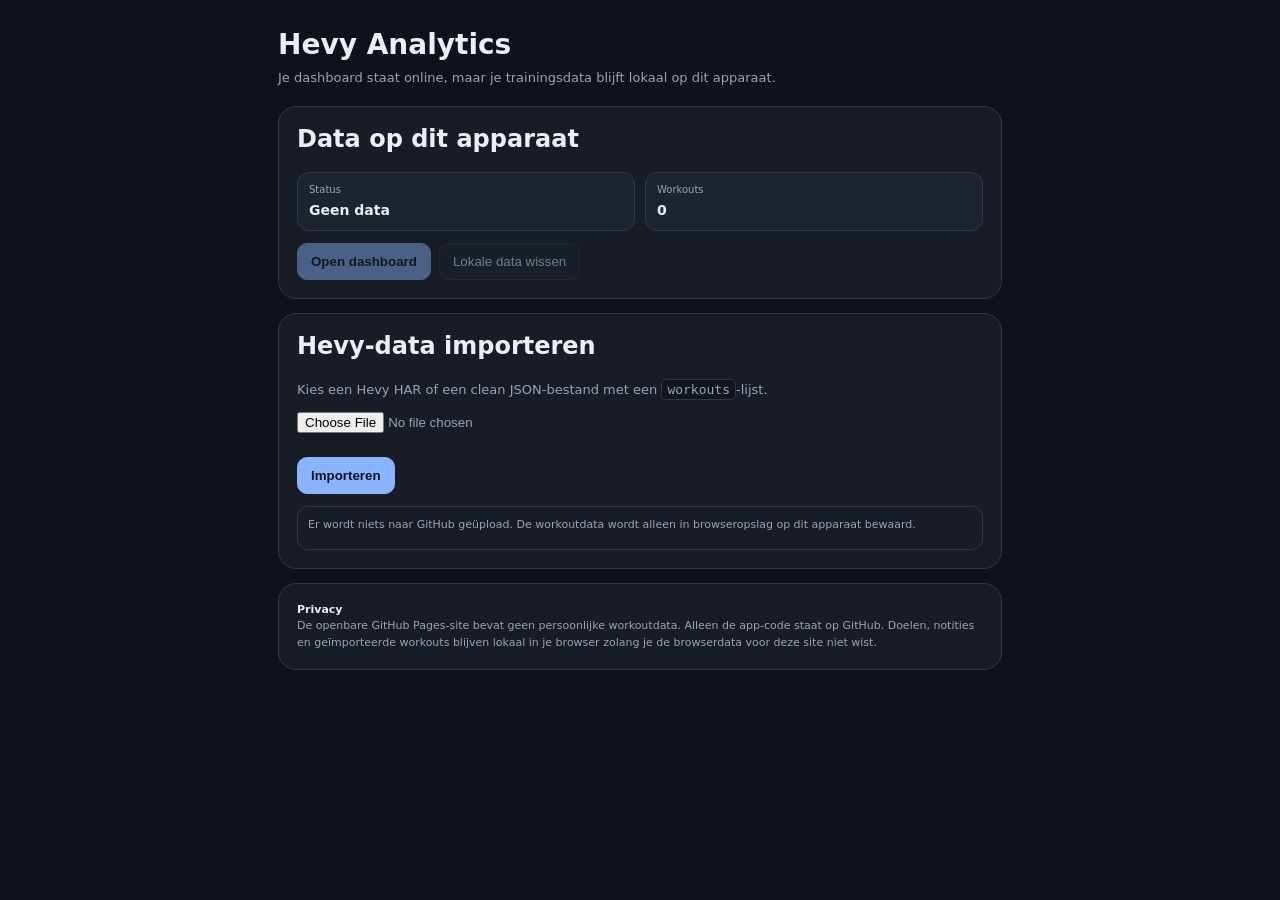
==== index.html @ 04311c4b "Add privacy-safe import page" ====
<!DOCTYPE html>
<html lang="nl">
<head>
  <meta charset="utf-8">
  <meta name="viewport" content="width=device-width,initial-scale=1,viewport-fit=cover">
  <meta name="theme-color" content="#0f1218">
  <meta name="mobile-web-app-capable" content="yes">
  <meta name="apple-mobile-web-app-capable" content="yes">
  <meta name="apple-mobile-web-app-status-bar-style" content="black-translucent">
  <meta name="apple-mobile-web-app-title" content="Hevy Analytics">
  <link rel="manifest" href="./manifest.webmanifest">
  <title>Hevy Analytics</title>
  <style>
    :root{--bg:#0f1218;--panel:#171c25;--panel2:#1d2430;--line:#30394a;--text:#e9eef7;--muted:#98a4b6;--accent:#8ab4ff}
    *{box-sizing:border-box} body{margin:0;background:var(--bg);color:var(--text);font-family:Inter,system-ui,sans-serif}
    .wrap{max-width:760px;margin:0 auto;padding:28px 18px 70px}.hero{margin-bottom:18px}
    h1{margin:0 0 7px;font-size:28px}.sub{color:var(--muted);line-height:1.5;font-size:13px}
    .card{background:var(--panel);border:1px solid var(--line);border-radius:18px;padding:18px;margin-top:14px}
    .grid{display:grid;grid-template-columns:1fr 1fr;gap:10px;margin-top:12px}
    .stat{background:var(--panel2);border:1px solid var(--line);border-radius:12px;padding:11px}
    .stat span{display:block;color:var(--muted);font-size:10px;margin-bottom:5px}.stat strong{font-size:14px}
    input[type=file]{width:100%;margin:12px 0;color:var(--muted)}
    button{border:1px solid var(--line);border-radius:10px;padding:10px 13px;background:var(--panel2);color:var(--text);cursor:pointer}
    button.primary{background:var(--accent);color:#0d1118;border-color:var(--accent);font-weight:750}
    button:disabled{opacity:.45;cursor:not-allowed}.row{display:flex;flex-wrap:wrap;gap:8px;margin-top:12px}
    .status{min-height:44px;margin-top:12px;padding:10px;border:1px solid var(--line);border-radius:11px;color:var(--muted);font-size:11px;line-height:1.45}
    .status.ok{color:#a9dfb7;border-color:rgba(169,223,183,.35)} .status.err{color:#ffb0b0;border-color:rgba(255,176,176,.35)}
    code{background:#11151c;border:1px solid var(--line);padding:2px 5px;border-radius:5px}
    .privacy{font-size:11px;color:var(--muted);line-height:1.5}.privacy strong{color:var(--text)}
    @media(max-width:600px){.grid{grid-template-columns:1fr}h1{font-size:24px}}
  </style>
</head>
<body>
<div class="wrap">
  <div class="hero">
    <h1>Hevy Analytics</h1>
    <div class="sub">Je dashboard staat online, maar je trainingsdata blijft lokaal op dit apparaat.</div>
  </div>

  <div class="card">
    <h2 style="margin-top:0">Data op dit apparaat</h2>
    <div class="grid">
      <div class="stat"><span>Status</span><strong id="dataStatus">Geen data</strong></div>
      <div class="stat"><span>Workouts</span><strong id="workoutCount">0</strong></div>
    </div>
    <div class="row">
      <button id="openDashboard" class="primary" disabled>Open dashboard</button>
      <button id="clearData" disabled>Lokale data wissen</button>
    </div>
  </div>

  <div class="card">
    <h2 style="margin-top:0">Hevy-data importeren</h2>
    <div class="sub">Kies een Hevy HAR of een clean JSON-bestand met een <code>workouts</code>-lijst.</div>
    <input id="file" type="file" accept=".json,.har,application/json">
    <div class="row">
      <button id="importBtn" class="primary">Importeren</button>
    </div>
    <div id="status" class="status">Er wordt niets naar GitHub geüpload. De workoutdata wordt alleen in browseropslag op dit apparaat bewaard.</div>
  </div>

  <div class="card privacy">
    <strong>Privacy</strong><br>
    De openbare GitHub Pages-site bevat geen persoonlijke workoutdata. Alleen de app-code staat op GitHub.
    Doelen, notities en geïmporteerde workouts blijven lokaal in je browser zolang je de browserdata voor deze site niet wist.
  </div>
</div>

<script>
const KEY="hevy_dashboard_workouts_v18";

function decodeBase64Utf8(s){
  const bytes=Uint8Array.from(atob(s),c=>c.charCodeAt(0));
  return new TextDecoder().decode(bytes);
}
function workoutKey(w){
  if(w.id) return `id:${w.id}`;
  if(w.nth_workout!=null) return `nth:${w.nth_workout}`;
  return `time:${w.start_time}|${w.name||""}`;
}
function cleanWorkout(w){
  const start=typeof w.start_time==="number"?w.start_time:Math.floor(new Date(w.start_time).getTime()/1000);
  const end=typeof w.end_time==="number"?w.end_time:(w.end_time?Math.floor(new Date(w.end_time).getTime()/1000):start);
  return {
    id:w.id||null,nth_workout:w.nth_workout??null,name:w.name||"Workout",description:w.description||"",
    start_time:start,end_time:end,created_at:w.created_at||null,estimated_volume_kg:w.estimated_volume_kg??null,
    include_warmup_sets:!!w.include_warmup_sets,
    exercises:(w.exercises||[]).map(ex=>({
      title:ex.title||"Unknown exercise",muscle_group:ex.muscle_group||null,
      other_muscles:Array.isArray(ex.other_muscles)?ex.other_muscles:[],
      equipment_category:ex.equipment_category||null,exercise_type:ex.exercise_type||null,
      rest_seconds:ex.rest_seconds??0,superset_id:ex.superset_id??null,
      sets:(ex.sets||[]).map((s,i)=>({
        index:s.index??i,indicator:s.indicator||"normal",reps:s.reps??null,weight_kg:s.weight_kg??null,
        rpe:s.rpe??null,duration_seconds:s.duration_seconds??null,distance_meters:s.distance_meters??null,
        completed_at:s.completed_at??null,prs:Array.isArray(s.prs)?s.prs:[]
      }))
    }))
  };
}
function normalize(items){
  const cleaned=(items||[]).filter(w=>w&&Array.isArray(w.exercises)&&w.start_time!=null).map(cleanWorkout);
  cleaned.sort((a,b)=>(a.nth_workout??1e9)-(b.nth_workout??1e9)||a.start_time-b.start_time);
  let next=1;
  cleaned.forEach(w=>{if(w.nth_workout==null)w.nth_workout=next;next=Math.max(next,w.nth_workout+1)});
  const dedup=new Map(); cleaned.forEach(w=>dedup.set(workoutKey(w),w));
  return [...dedup.values()].sort((a,b)=>a.nth_workout-b.nth_workout||a.start_time-b.start_time);
}
async function parseFile(file){
  const text=await file.text();
  let obj; try{obj=JSON.parse(text)}catch{throw new Error("Dit bestand is geen geldige JSON/HAR.")}
  if(Array.isArray(obj)) return normalize(obj);
  if(Array.isArray(obj.workouts)) return normalize(obj.workouts);
  if(obj.log&&Array.isArray(obj.log.entries)){
    const found=[];
    for(const entry of obj.log.entries){
      const url=entry?.request?.url||"";
      if(!url.includes("user_workouts_paged")) continue;
      const c=entry?.response?.content||{}; let body=c.text; if(!body)continue;
      try{
        if(c.encoding==="base64") body=decodeBase64Utf8(body);
        const payload=JSON.parse(body);
        if(Array.isArray(payload.workouts)) found.push(...payload.workouts);
      }catch(_){}
    }
    if(!found.length) throw new Error("Geen Hevy workout-responses gevonden in deze HAR.");
    return normalize(found);
  }
  throw new Error("Geen workouts-lijst of bruikbare Hevy HAR gevonden.");
}
function loadStored(){
  try{
    const raw=localStorage.getItem(KEY);
    const data=raw?JSON.parse(raw):[];
    return Array.isArray(data)?data:[];
  }catch{return[]}
}
function render(){
  const data=loadStored();
  document.getElementById("dataStatus").textContent=data.length?"Lokaal opgeslagen":"Geen data";
  document.getElementById("workoutCount").textContent=data.length;
  document.getElementById("openDashboard").disabled=!data.length;
  document.getElementById("clearData").disabled=!data.length;
}
function setStatus(msg,type=""){const el=document.getElementById("status");el.className=`status ${type}`.trim();el.textContent=msg}
document.getElementById("importBtn").addEventListener("click",async()=>{
  const file=document.getElementById("file").files?.[0];
  if(!file){setStatus("Kies eerst een HAR- of JSON-bestand.","err");return}
  setStatus("Bestand wordt gecontroleerd…");
  try{
    const incoming=await parseFile(file);
    const existing=loadStored();
    const map=new Map(); [...existing,...incoming].map(cleanWorkout).forEach(w=>map.set(workoutKey(w),w));
    const merged=[...map.values()].sort((a,b)=>a.nth_workout-b.nth_workout||a.start_time-b.start_time);
    localStorage.setItem(KEY,JSON.stringify(merged));
    setStatus(`${merged.length} workouts lokaal opgeslagen. Je kunt het dashboard nu openen.`,"ok");
    render();
  }catch(err){setStatus(err?.message||String(err),"err")}
});
document.getElementById("openDashboard").addEventListener("click",()=>location.href="./dashboard.html");
document.getElementById("clearData").addEventListener("click",()=>{
  if(confirm("Lokale workoutdata van dit apparaat wissen?")){
    localStorage.removeItem(KEY);render();setStatus("Lokale workoutdata gewist.");
  }
});
render();

if("serviceWorker" in navigator){
  window.addEventListener("load",()=>navigator.serviceWorker.register("./service-worker.js").catch(()=>{}));
}
</script>
</body>
</html>
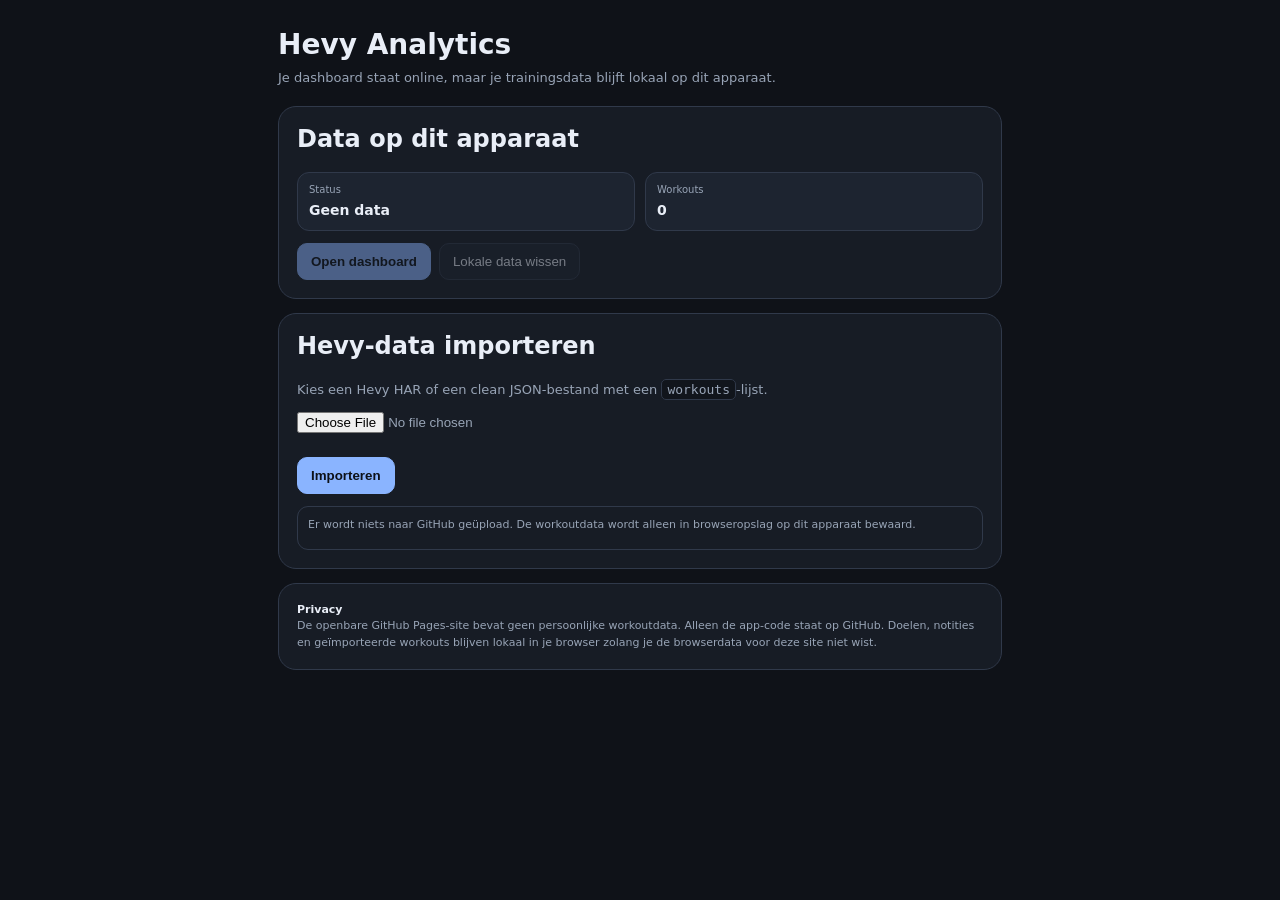
==== commit 83445d0c: "Deploy privacy-safe Hevy Analytics app" ====
--- a/index.html
+++ b/index.html
@@ -9,6 +9,7 @@
   <meta name="apple-mobile-web-app-status-bar-style" content="black-translucent">
   <meta name="apple-mobile-web-app-title" content="Hevy Analytics">
   <link rel="manifest" href="./manifest.webmanifest">
+  <link rel="apple-touch-icon" href="./icon-180.png">
   <title>Hevy Analytics</title>
   <style>
     :root{--bg:#0f1218;--panel:#171c25;--panel2:#1d2430;--line:#30394a;--text:#e9eef7;--muted:#98a4b6;--accent:#8ab4ff}
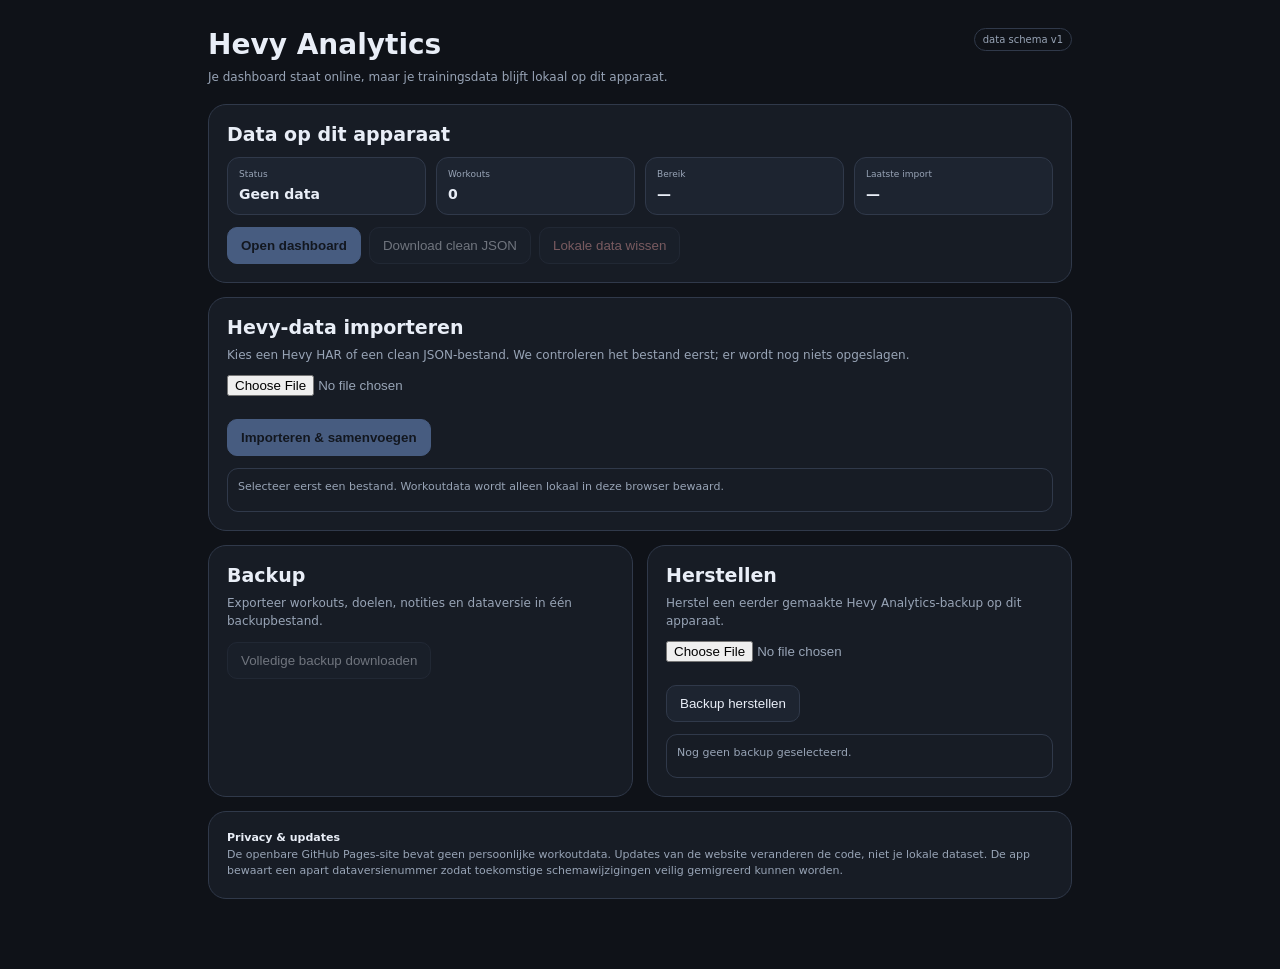
==== commit 93524484: "Improve data import validation, backups and local data versioning" ====
--- a/index.html
+++ b/index.html
@@ -12,163 +12,110 @@
   <link rel="apple-touch-icon" href="./icon-180.png">
   <title>Hevy Analytics</title>
   <style>
-    :root{--bg:#0f1218;--panel:#171c25;--panel2:#1d2430;--line:#30394a;--text:#e9eef7;--muted:#98a4b6;--accent:#8ab4ff}
-    *{box-sizing:border-box} body{margin:0;background:var(--bg);color:var(--text);font-family:Inter,system-ui,sans-serif}
-    .wrap{max-width:760px;margin:0 auto;padding:28px 18px 70px}.hero{margin-bottom:18px}
-    h1{margin:0 0 7px;font-size:28px}.sub{color:var(--muted);line-height:1.5;font-size:13px}
+    :root{--bg:#0f1218;--panel:#171c25;--panel2:#1d2430;--line:#30394a;--text:#e9eef7;--muted:#98a4b6;--accent:#8ab4ff;--ok:#a9dfb7;--warn:#ffd58a;--err:#ffb0b0}
+    *{box-sizing:border-box} body{margin:0;background:var(--bg);color:var(--text);font-family:Inter,system-ui,-apple-system,BlinkMacSystemFont,"Segoe UI",sans-serif}
+    .wrap{max-width:900px;margin:0 auto;padding:28px 18px 70px}.hero{display:flex;justify-content:space-between;gap:14px;align-items:flex-start;margin-bottom:18px}
+    h1{margin:0 0 7px;font-size:28px} h2{margin:0 0 8px;font-size:19px}.sub,.muted{color:var(--muted);line-height:1.5;font-size:12px}
+    .version{color:var(--muted);font-size:10px;border:1px solid var(--line);border-radius:999px;padding:5px 8px;white-space:nowrap}
     .card{background:var(--panel);border:1px solid var(--line);border-radius:18px;padding:18px;margin-top:14px}
-    .grid{display:grid;grid-template-columns:1fr 1fr;gap:10px;margin-top:12px}
-    .stat{background:var(--panel2);border:1px solid var(--line);border-radius:12px;padding:11px}
-    .stat span{display:block;color:var(--muted);font-size:10px;margin-bottom:5px}.stat strong{font-size:14px}
-    input[type=file]{width:100%;margin:12px 0;color:var(--muted)}
-    button{border:1px solid var(--line);border-radius:10px;padding:10px 13px;background:var(--panel2);color:var(--text);cursor:pointer}
-    button.primary{background:var(--accent);color:#0d1118;border-color:var(--accent);font-weight:750}
-    button:disabled{opacity:.45;cursor:not-allowed}.row{display:flex;flex-wrap:wrap;gap:8px;margin-top:12px}
+    .grid{display:grid;grid-template-columns:repeat(4,minmax(0,1fr));gap:10px;margin-top:12px}.stat{background:var(--panel2);border:1px solid var(--line);border-radius:12px;padding:11px;min-width:0}
+    .stat span{display:block;color:var(--muted);font-size:9px;margin-bottom:5px}.stat strong{font-size:14px;word-break:break-word}
+    input[type=file]{width:100%;margin:11px 0;color:var(--muted)}button{border:1px solid var(--line);border-radius:10px;padding:10px 13px;background:var(--panel2);color:var(--text);cursor:pointer}
+    button.primary{background:var(--accent);color:#0d1118;border-color:var(--accent);font-weight:750}button.danger{color:var(--err)}button:disabled{opacity:.42;cursor:not-allowed}.row{display:flex;flex-wrap:wrap;gap:8px;margin-top:12px}
     .status{min-height:44px;margin-top:12px;padding:10px;border:1px solid var(--line);border-radius:11px;color:var(--muted);font-size:11px;line-height:1.45}
-    .status.ok{color:#a9dfb7;border-color:rgba(169,223,183,.35)} .status.err{color:#ffb0b0;border-color:rgba(255,176,176,.35)}
-    code{background:#11151c;border:1px solid var(--line);padding:2px 5px;border-radius:5px}
-    .privacy{font-size:11px;color:var(--muted);line-height:1.5}.privacy strong{color:var(--text)}
-    @media(max-width:600px){.grid{grid-template-columns:1fr}h1{font-size:24px}}
+    .status.ok{color:var(--ok);border-color:rgba(169,223,183,.35);background:rgba(169,223,183,.04)}.status.warn{color:var(--warn);border-color:rgba(255,213,138,.35);background:rgba(255,213,138,.04)}.status.err{color:var(--err);border-color:rgba(255,176,176,.35);background:rgba(255,176,176,.04)}
+    .preview{display:none;margin-top:12px;border:1px solid var(--line);border-radius:13px;overflow:hidden}.preview.show{display:block}.preview-head{padding:10px 12px;background:var(--panel2);display:flex;justify-content:space-between;gap:10px;align-items:center}.preview-body{padding:12px}
+    .preview-grid{display:grid;grid-template-columns:repeat(3,minmax(0,1fr));gap:8px}.preview-cell{background:#141922;border:1px solid var(--line);border-radius:10px;padding:9px}.preview-cell span{display:block;color:var(--muted);font-size:9px;margin-bottom:4px}.preview-cell strong{font-size:12px}
+    .checklist{display:grid;gap:6px;margin-top:10px}.check{font-size:10px;color:var(--muted);padding:7px 9px;border-radius:9px;background:#141922;border:1px solid var(--line)}.check.ok{color:var(--ok)}.check.warn{color:var(--warn)}.check.err{color:var(--err)}
+    .section-split{display:grid;grid-template-columns:1fr 1fr;gap:14px}.privacy{font-size:11px;color:var(--muted);line-height:1.5}.privacy strong{color:var(--text)}code{background:#11151c;border:1px solid var(--line);padding:2px 5px;border-radius:5px}
+    @media(max-width:760px){.grid{grid-template-columns:1fr 1fr}.section-split{grid-template-columns:1fr}.preview-grid{grid-template-columns:1fr 1fr}}@media(max-width:520px){.grid,.preview-grid{grid-template-columns:1fr}.hero{display:block}.version{display:inline-block;margin-top:8px}h1{font-size:24px}}
   </style>
 </head>
 <body>
 <div class="wrap">
-  <div class="hero">
-    <h1>Hevy Analytics</h1>
-    <div class="sub">Je dashboard staat online, maar je trainingsdata blijft lokaal op dit apparaat.</div>
+  <div class="hero"><div><h1>Hevy Analytics</h1><div class="sub">Je dashboard staat online, maar je trainingsdata blijft lokaal op dit apparaat.</div></div><div class="version">data schema v1</div></div>
+
+  <div class="card">
+    <h2>Data op dit apparaat</h2>
+    <div class="grid">
+      <div class="stat"><span>Status</span><strong id="dataStatus">Geen data</strong></div>
+      <div class="stat"><span>Workouts</span><strong id="workoutCount">0</strong></div>
+      <div class="stat"><span>Bereik</span><strong id="workoutRange">—</strong></div>
+      <div class="stat"><span>Laatste import</span><strong id="lastImport">—</strong></div>
+    </div>
+    <div class="row"><button id="openDashboard" class="primary" disabled>Open dashboard</button><button id="downloadClean" disabled>Download clean JSON</button><button id="clearData" class="danger" disabled>Lokale data wissen</button></div>
   </div>
 
   <div class="card">
-    <h2 style="margin-top:0">Data op dit apparaat</h2>
-    <div class="grid">
-      <div class="stat"><span>Status</span><strong id="dataStatus">Geen data</strong></div>
-      <div class="stat"><span>Workouts</span><strong id="workoutCount">0</strong></div>
-    </div>
-    <div class="row">
-      <button id="openDashboard" class="primary" disabled>Open dashboard</button>
-      <button id="clearData" disabled>Lokale data wissen</button>
-    </div>
+    <h2>Hevy-data importeren</h2>
+    <div class="sub">Kies een Hevy HAR of een clean JSON-bestand. We controleren het bestand eerst; er wordt nog niets opgeslagen.</div>
+    <input id="file" type="file" accept=".json,.har,application/json">
+    <div id="preview" class="preview"><div class="preview-head"><strong>Import-preview</strong><span id="previewBadge" class="muted">—</span></div><div class="preview-body">
+      <div class="preview-grid">
+        <div class="preview-cell"><span>Gevonden</span><strong id="pFound">—</strong></div><div class="preview-cell"><span>Nieuw na samenvoegen</span><strong id="pNew">—</strong></div><div class="preview-cell"><span>Na import totaal</span><strong id="pMerged">—</strong></div>
+        <div class="preview-cell"><span>Workoutnummers</span><strong id="pRange">—</strong></div><div class="preview-cell"><span>HAR offsets</span><strong id="pOffsets">—</strong></div><div class="preview-cell"><span>Ontbrekende nummers</span><strong id="pMissing">—</strong></div>
+      </div><div id="checks" class="checklist"></div>
+    </div></div>
+    <div class="row"><button id="importBtn" class="primary" disabled>Importeren & samenvoegen</button></div>
+    <div id="status" class="status">Selecteer eerst een bestand. Workoutdata wordt alleen lokaal in deze browser bewaard.</div>
   </div>
 
-  <div class="card">
-    <h2 style="margin-top:0">Hevy-data importeren</h2>
-    <div class="sub">Kies een Hevy HAR of een clean JSON-bestand met een <code>workouts</code>-lijst.</div>
-    <input id="file" type="file" accept=".json,.har,application/json">
-    <div class="row">
-      <button id="importBtn" class="primary">Importeren</button>
-    </div>
-    <div id="status" class="status">Er wordt niets naar GitHub geüpload. De workoutdata wordt alleen in browseropslag op dit apparaat bewaard.</div>
+  <div class="section-split">
+    <div class="card"><h2>Backup</h2><div class="sub">Exporteer workouts, doelen, notities en dataversie in één backupbestand.</div><div class="row"><button id="downloadBackup" disabled>Volledige backup downloaden</button></div></div>
+    <div class="card"><h2>Herstellen</h2><div class="sub">Herstel een eerder gemaakte Hevy Analytics-backup op dit apparaat.</div><input id="backupFile" type="file" accept=".json,application/json"><div class="row"><button id="restoreBackup">Backup herstellen</button></div><div id="restoreStatus" class="status">Nog geen backup geselecteerd.</div></div>
   </div>
 
-  <div class="card privacy">
-    <strong>Privacy</strong><br>
-    De openbare GitHub Pages-site bevat geen persoonlijke workoutdata. Alleen de app-code staat op GitHub.
-    Doelen, notities en geïmporteerde workouts blijven lokaal in je browser zolang je de browserdata voor deze site niet wist.
-  </div>
+  <div class="card privacy"><strong>Privacy & updates</strong><br>De openbare GitHub Pages-site bevat geen persoonlijke workoutdata. Updates van de website veranderen de code, niet je lokale dataset. De app bewaart een apart dataversienummer zodat toekomstige schemawijzigingen veilig gemigreerd kunnen worden.</div>
 </div>
 
 <script>
 const KEY="hevy_dashboard_workouts_v18";
+const META_KEY="hevy_dashboard_data_meta_v1";
+const GOAL_KEY="hevy_dashboard_goals_v1";
+const NOTE_KEY="hevy_dashboard_annotations_v1";
+const DATA_SCHEMA_VERSION=1;
+let pendingImport=null;
 
-function decodeBase64Utf8(s){
-  const bytes=Uint8Array.from(atob(s),c=>c.charCodeAt(0));
-  return new TextDecoder().decode(bytes);
+function decodeBase64Utf8(s){const bytes=Uint8Array.from(atob(s),c=>c.charCodeAt(0));return new TextDecoder().decode(bytes)}
+function workoutKey(w){if(w.id)return `id:${w.id}`;if(w.nth_workout!=null)return `nth:${w.nth_workout}`;return `time:${w.start_time}|${w.name||""}`}
+function cleanWorkout(w){
+  const start=typeof w.start_time==="number"?w.start_time:Math.floor(new Date(w.start_time).getTime()/1000);const end=typeof w.end_time==="number"?w.end_time:(w.end_time?Math.floor(new Date(w.end_time).getTime()/1000):start);
+  return {id:w.id||null,nth_workout:w.nth_workout??null,name:w.name||"Workout",description:w.description||"",start_time:start,end_time:end,created_at:w.created_at||null,estimated_volume_kg:w.estimated_volume_kg??null,include_warmup_sets:!!w.include_warmup_sets,exercises:(w.exercises||[]).map(ex=>({title:ex.title||"Unknown exercise",muscle_group:ex.muscle_group||null,other_muscles:Array.isArray(ex.other_muscles)?ex.other_muscles:[],equipment_category:ex.equipment_category||null,exercise_type:ex.exercise_type||null,rest_seconds:ex.rest_seconds??0,superset_id:ex.superset_id??null,sets:(ex.sets||[]).map((s,i)=>({index:s.index??i,indicator:s.indicator||"normal",reps:s.reps??null,weight_kg:s.weight_kg??null,rpe:s.rpe??null,duration_seconds:s.duration_seconds??null,distance_meters:s.distance_meters??null,completed_at:s.completed_at??null,prs:Array.isArray(s.prs)?s.prs:[]}))}))}
 }
-function workoutKey(w){
-  if(w.id) return `id:${w.id}`;
-  if(w.nth_workout!=null) return `nth:${w.nth_workout}`;
-  return `time:${w.start_time}|${w.name||""}`;
+function normalize(items){const cleaned=(items||[]).filter(w=>w&&Array.isArray(w.exercises)&&w.start_time!=null).map(cleanWorkout);cleaned.sort((a,b)=>(a.nth_workout??1e9)-(b.nth_workout??1e9)||a.start_time-b.start_time);let next=1;cleaned.forEach(w=>{if(w.nth_workout==null)w.nth_workout=next;next=Math.max(next,w.nth_workout+1)});const dedup=new Map();cleaned.forEach(w=>dedup.set(workoutKey(w),w));return [...dedup.values()].sort((a,b)=>a.nth_workout-b.nth_workout||a.start_time-b.start_time)}
+function mergeWorkouts(a,b){const map=new Map();[...normalize(a),...normalize(b)].forEach(w=>map.set(workoutKey(w),w));return [...map.values()].sort((x,y)=>x.nth_workout-y.nth_workout||x.start_time-y.start_time)}
+function getMissingNth(workouts){const nums=workouts.map(w=>Number(w.nth_workout)).filter(Number.isFinite).sort((a,b)=>a-b);if(!nums.length)return[];const set=new Set(nums),missing=[];for(let i=nums[0];i<=nums.at(-1);i++)if(!set.has(i))missing.push(i);return missing}
+function migrateLocalData(){let meta={};try{meta=JSON.parse(localStorage.getItem(META_KEY)||"{}")}catch(_){}const from=Number(meta.schemaVersion||1);if(from>DATA_SCHEMA_VERSION)throw new Error("Deze lokale data is gemaakt door een nieuwere app-versie.");localStorage.setItem(META_KEY,JSON.stringify({...meta,schemaVersion:DATA_SCHEMA_VERSION}))}
+function loadStored(){migrateLocalData();try{const raw=localStorage.getItem(KEY);const data=raw?JSON.parse(raw):[];return Array.isArray(data)?normalize(data):[]}catch{return[]}}
+function loadMeta(){try{return JSON.parse(localStorage.getItem(META_KEY)||"{}")}catch{return {}}}
+function saveData(workouts,source){const cleaned=normalize(workouts);localStorage.setItem(KEY,JSON.stringify(cleaned));localStorage.setItem(META_KEY,JSON.stringify({...loadMeta(),schemaVersion:DATA_SCHEMA_VERSION,lastImport:new Date().toISOString(),source}))}
+function formatDateTime(s){if(!s)return"—";try{return new Intl.DateTimeFormat("nl-NL",{dateStyle:"short",timeStyle:"short"}).format(new Date(s))}catch{return"—"}}
+function nthRange(data){const nums=data.map(w=>Number(w.nth_workout)).filter(Number.isFinite);return nums.length?`#${Math.min(...nums)}–#${Math.max(...nums)}`:"—"}
+function render(){const data=loadStored(),meta=loadMeta();document.getElementById("dataStatus").textContent=data.length?"Lokaal opgeslagen":"Geen data";document.getElementById("workoutCount").textContent=data.length;document.getElementById("workoutRange").textContent=nthRange(data);document.getElementById("lastImport").textContent=formatDateTime(meta.lastImport);["openDashboard","clearData","downloadClean","downloadBackup"].forEach(id=>document.getElementById(id).disabled=!data.length)}
+function setStatus(msg,type=""){const el=document.getElementById("status");el.className=`status ${type}`.trim();el.textContent=msg}
+function setRestoreStatus(msg,type=""){const el=document.getElementById("restoreStatus");el.className=`status ${type}`.trim();el.textContent=msg}
+function downloadJson(filename,obj){const blob=new Blob([JSON.stringify(obj,null,2)],{type:"application/json"});const url=URL.createObjectURL(blob),a=document.createElement("a");a.href=url;a.download=filename;document.body.appendChild(a);a.click();a.remove();setTimeout(()=>URL.revokeObjectURL(url),1000)}
+async function parseFile(file){
+  const text=await file.text();let obj;try{obj=JSON.parse(text)}catch{throw new Error("Dit bestand is geen geldige JSON/HAR.")}
+  if(Array.isArray(obj))return{workouts:normalize(obj),kind:"JSON",offsets:[],hasOffsetZero:null};if(Array.isArray(obj.workouts))return{workouts:normalize(obj.workouts),kind:"JSON",offsets:[],hasOffsetZero:null};
+  if(obj.log&&Array.isArray(obj.log.entries)){const found=[],offsets=[];for(const entry of obj.log.entries){const url=entry?.request?.url||"";if(!url.includes("user_workouts_paged"))continue;const match=url.match(/[?&]offset=(\d+)/);if(match)offsets.push(Number(match[1]));const c=entry?.response?.content||{};let body=c.text;if(!body)continue;try{if(c.encoding==="base64")body=decodeBase64Utf8(body);const payload=JSON.parse(body);if(Array.isArray(payload.workouts))found.push(...payload.workouts)}catch(_){}}if(!found.length)throw new Error("Geen Hevy workout-responses gevonden in deze HAR.");const uniqOffsets=[...new Set(offsets)].sort((a,b)=>a-b);return{workouts:normalize(found),kind:"HAR",offsets:uniqOffsets,hasOffsetZero:uniqOffsets.includes(0)}}
+  throw new Error("Geen workouts-lijst of bruikbare Hevy HAR gevonden.")
 }
-function cleanWorkout(w){
-  const start=typeof w.start_time==="number"?w.start_time:Math.floor(new Date(w.start_time).getTime()/1000);
-  const end=typeof w.end_time==="number"?w.end_time:(w.end_time?Math.floor(new Date(w.end_time).getTime()/1000):start);
-  return {
-    id:w.id||null,nth_workout:w.nth_workout??null,name:w.name||"Workout",description:w.description||"",
-    start_time:start,end_time:end,created_at:w.created_at||null,estimated_volume_kg:w.estimated_volume_kg??null,
-    include_warmup_sets:!!w.include_warmup_sets,
-    exercises:(w.exercises||[]).map(ex=>({
-      title:ex.title||"Unknown exercise",muscle_group:ex.muscle_group||null,
-      other_muscles:Array.isArray(ex.other_muscles)?ex.other_muscles:[],
-      equipment_category:ex.equipment_category||null,exercise_type:ex.exercise_type||null,
-      rest_seconds:ex.rest_seconds??0,superset_id:ex.superset_id??null,
-      sets:(ex.sets||[]).map((s,i)=>({
-        index:s.index??i,indicator:s.indicator||"normal",reps:s.reps??null,weight_kg:s.weight_kg??null,
-        rpe:s.rpe??null,duration_seconds:s.duration_seconds??null,distance_meters:s.distance_meters??null,
-        completed_at:s.completed_at??null,prs:Array.isArray(s.prs)?s.prs:[]
-      }))
-    }))
-  };
+function renderPreview(parsed,fileName){
+  const existing=loadStored(),incoming=parsed.workouts,merged=mergeWorkouts(existing,incoming);const incomingKeys=new Set(existing.map(workoutKey));const newCount=incoming.filter(w=>!incomingKeys.has(workoutKey(w))).length;const missing=getMissingNth(incoming);const critical=parsed.kind==="HAR"&&parsed.hasOffsetZero===false;const warnings=[];
+  if(parsed.kind==="HAR"){warnings.push({type:parsed.hasOffsetZero?"ok":"err",text:parsed.hasOffsetZero?"HAR bevat offset=0: de nieuwste pagina is meegenomen.":"HAR mist offset=0: waarschijnlijk ontbreken de nieuwste workouts. Import is geblokkeerd."});if(parsed.offsets.length>1){const gaps=[];for(let i=1;i<parsed.offsets.length;i++){const diff=parsed.offsets[i]-parsed.offsets[i-1];if(diff>5)gaps.push(`${parsed.offsets[i-1]}→${parsed.offsets[i]}`)}warnings.push({type:gaps.length?"warn":"ok",text:gaps.length?`Ongewone sprongen in HAR-offsets: ${gaps.join(", ")}.`:"HAR-paginering lijkt aaneengesloten."})}}else warnings.push({type:"ok",text:"JSON-import: geen HAR-offsetcontrole nodig."});
+  warnings.push({type:missing.length?"warn":"ok",text:missing.length?`Ontbrekende workoutnummers binnen het gevonden bereik: ${missing.slice(0,20).join(", ")}${missing.length>20?"…":""}`:"Geen gaten in de gevonden workoutnummers."});
+  document.getElementById("preview").classList.add("show");document.getElementById("previewBadge").textContent=`${parsed.kind} · ${fileName}`;document.getElementById("pFound").textContent=incoming.length;document.getElementById("pNew").textContent=newCount;document.getElementById("pMerged").textContent=merged.length;document.getElementById("pRange").textContent=nthRange(incoming);document.getElementById("pOffsets").textContent=parsed.offsets.length?parsed.offsets.join(", "):"n.v.t.";document.getElementById("pMissing").textContent=missing.length?missing.join(", "):"geen";document.getElementById("checks").innerHTML=warnings.map(x=>`<div class="check ${x.type}">${x.text}</div>`).join("");pendingImport={...parsed,merged,critical,fileName};document.getElementById("importBtn").disabled=critical||!incoming.length;setStatus(critical?"Deze HAR lijkt onvolledig. Maak een nieuwe HAR waarin ook offset=0 staat.":`${incoming.length} workouts gecontroleerd. Nog niets is opgeslagen.`,critical?"err":"ok")
 }
-function normalize(items){
-  const cleaned=(items||[]).filter(w=>w&&Array.isArray(w.exercises)&&w.start_time!=null).map(cleanWorkout);
-  cleaned.sort((a,b)=>(a.nth_workout??1e9)-(b.nth_workout??1e9)||a.start_time-b.start_time);
-  let next=1;
-  cleaned.forEach(w=>{if(w.nth_workout==null)w.nth_workout=next;next=Math.max(next,w.nth_workout+1)});
-  const dedup=new Map(); cleaned.forEach(w=>dedup.set(workoutKey(w),w));
-  return [...dedup.values()].sort((a,b)=>a.nth_workout-b.nth_workout||a.start_time-b.start_time);
-}
-async function parseFile(file){
-  const text=await file.text();
-  let obj; try{obj=JSON.parse(text)}catch{throw new Error("Dit bestand is geen geldige JSON/HAR.")}
-  if(Array.isArray(obj)) return normalize(obj);
-  if(Array.isArray(obj.workouts)) return normalize(obj.workouts);
-  if(obj.log&&Array.isArray(obj.log.entries)){
-    const found=[];
-    for(const entry of obj.log.entries){
-      const url=entry?.request?.url||"";
-      if(!url.includes("user_workouts_paged")) continue;
-      const c=entry?.response?.content||{}; let body=c.text; if(!body)continue;
-      try{
-        if(c.encoding==="base64") body=decodeBase64Utf8(body);
-        const payload=JSON.parse(body);
-        if(Array.isArray(payload.workouts)) found.push(...payload.workouts);
-      }catch(_){}
-    }
-    if(!found.length) throw new Error("Geen Hevy workout-responses gevonden in deze HAR.");
-    return normalize(found);
-  }
-  throw new Error("Geen workouts-lijst of bruikbare Hevy HAR gevonden.");
-}
-function loadStored(){
-  try{
-    const raw=localStorage.getItem(KEY);
-    const data=raw?JSON.parse(raw):[];
-    return Array.isArray(data)?data:[];
-  }catch{return[]}
-}
-function render(){
-  const data=loadStored();
-  document.getElementById("dataStatus").textContent=data.length?"Lokaal opgeslagen":"Geen data";
-  document.getElementById("workoutCount").textContent=data.length;
-  document.getElementById("openDashboard").disabled=!data.length;
-  document.getElementById("clearData").disabled=!data.length;
-}
-function setStatus(msg,type=""){const el=document.getElementById("status");el.className=`status ${type}`.trim();el.textContent=msg}
-document.getElementById("importBtn").addEventListener("click",async()=>{
-  const file=document.getElementById("file").files?.[0];
-  if(!file){setStatus("Kies eerst een HAR- of JSON-bestand.","err");return}
-  setStatus("Bestand wordt gecontroleerd…");
-  try{
-    const incoming=await parseFile(file);
-    const existing=loadStored();
-    const map=new Map(); [...existing,...incoming].map(cleanWorkout).forEach(w=>map.set(workoutKey(w),w));
-    const merged=[...map.values()].sort((a,b)=>a.nth_workout-b.nth_workout||a.start_time-b.start_time);
-    localStorage.setItem(KEY,JSON.stringify(merged));
-    setStatus(`${merged.length} workouts lokaal opgeslagen. Je kunt het dashboard nu openen.`,"ok");
-    render();
-  }catch(err){setStatus(err?.message||String(err),"err")}
-});
-document.getElementById("openDashboard").addEventListener("click",()=>location.href="./dashboard.html");
-document.getElementById("clearData").addEventListener("click",()=>{
-  if(confirm("Lokale workoutdata van dit apparaat wissen?")){
-    localStorage.removeItem(KEY);render();setStatus("Lokale workoutdata gewist.");
-  }
-});
+document.getElementById("file").addEventListener("change",async()=>{pendingImport=null;document.getElementById("importBtn").disabled=true;const file=document.getElementById("file").files?.[0];if(!file){document.getElementById("preview").classList.remove("show");setStatus("Selecteer eerst een bestand.");return}setStatus("Bestand wordt gecontroleerd…");try{renderPreview(await parseFile(file),file.name)}catch(err){document.getElementById("preview").classList.remove("show");setStatus(err?.message||String(err),"err")}})
+document.getElementById("importBtn").addEventListener("click",()=>{if(!pendingImport||pendingImport.critical)return;try{saveData(pendingImport.merged,`${pendingImport.kind}:${pendingImport.fileName}`);setStatus(`${pendingImport.merged.length} workouts lokaal opgeslagen. Dashboarddata is bijgewerkt.`,"ok");render();renderPreview(pendingImport,pendingImport.fileName)}catch(err){setStatus(`Opslaan mislukt: ${err?.message||err}. Maak eventueel eerst een backup of clean JSON.`,"err")}})
+document.getElementById("openDashboard").addEventListener("click",()=>location.href="./dashboard.html")
+document.getElementById("downloadClean").addEventListener("click",()=>downloadJson(`hevy_workouts_${new Date().toISOString().slice(0,10)}.json`,{workouts:loadStored()}))
+document.getElementById("downloadBackup").addEventListener("click",()=>{const backup={format:"hevy-analytics-backup",backupVersion:1,dataSchemaVersion:DATA_SCHEMA_VERSION,exportedAt:new Date().toISOString(),workouts:loadStored(),goals:JSON.parse(localStorage.getItem(GOAL_KEY)||"[]"),annotations:JSON.parse(localStorage.getItem(NOTE_KEY)||"[]"),meta:loadMeta()};downloadJson(`hevy_analytics_backup_${new Date().toISOString().slice(0,10)}.json`,backup)})
+document.getElementById("restoreBackup").addEventListener("click",async()=>{const file=document.getElementById("backupFile").files?.[0];if(!file){setRestoreStatus("Kies eerst een backupbestand.","err");return}try{const obj=JSON.parse(await file.text());if(obj?.format!=="hevy-analytics-backup"||!Array.isArray(obj.workouts))throw new Error("Dit is geen geldige Hevy Analytics-backup.");if(Number(obj.dataSchemaVersion||1)>DATA_SCHEMA_VERSION)throw new Error("Deze backup komt uit een nieuwere dataversie.");saveData(obj.workouts,"backup restore");if(Array.isArray(obj.goals))localStorage.setItem(GOAL_KEY,JSON.stringify(obj.goals));if(Array.isArray(obj.annotations))localStorage.setItem(NOTE_KEY,JSON.stringify(obj.annotations));setRestoreStatus(`${obj.workouts.length} workouts en bijbehorende lokale instellingen hersteld.`,"ok");render()}catch(err){setRestoreStatus(err?.message||String(err),"err")}})
+document.getElementById("clearData").addEventListener("click",()=>{if(confirm("Alle lokale workoutdata op dit apparaat wissen? Doelen en notities blijven staan.")){localStorage.removeItem(KEY);localStorage.setItem(META_KEY,JSON.stringify({schemaVersion:DATA_SCHEMA_VERSION}));pendingImport=null;document.getElementById("preview").classList.remove("show");render();setStatus("Lokale workoutdata gewist.")}})
 render();
-
-if("serviceWorker" in navigator){
-  window.addEventListener("load",()=>navigator.serviceWorker.register("./service-worker.js").catch(()=>{}));
-}
+if("serviceWorker" in navigator){window.addEventListener("load",()=>navigator.serviceWorker.register("./service-worker.js").catch(()=>{}))}
 </script>
 </body>
 </html>
